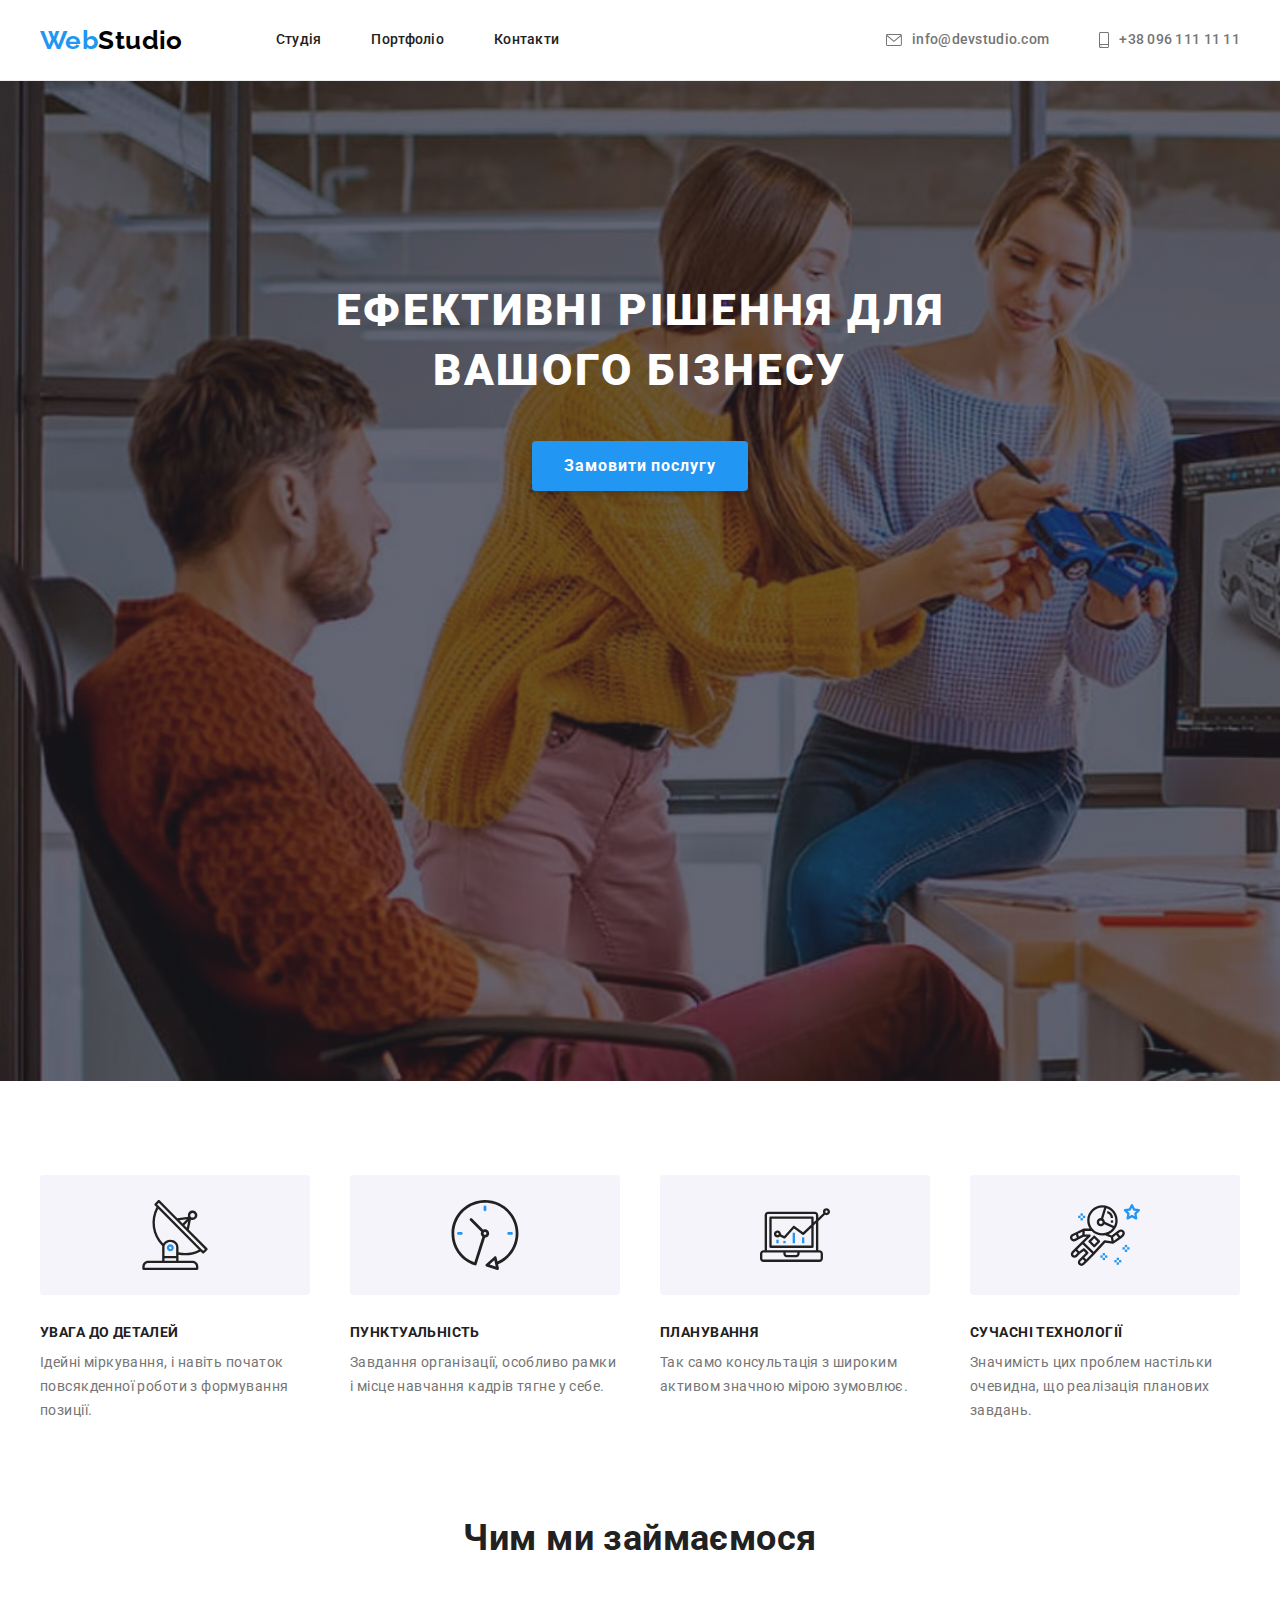
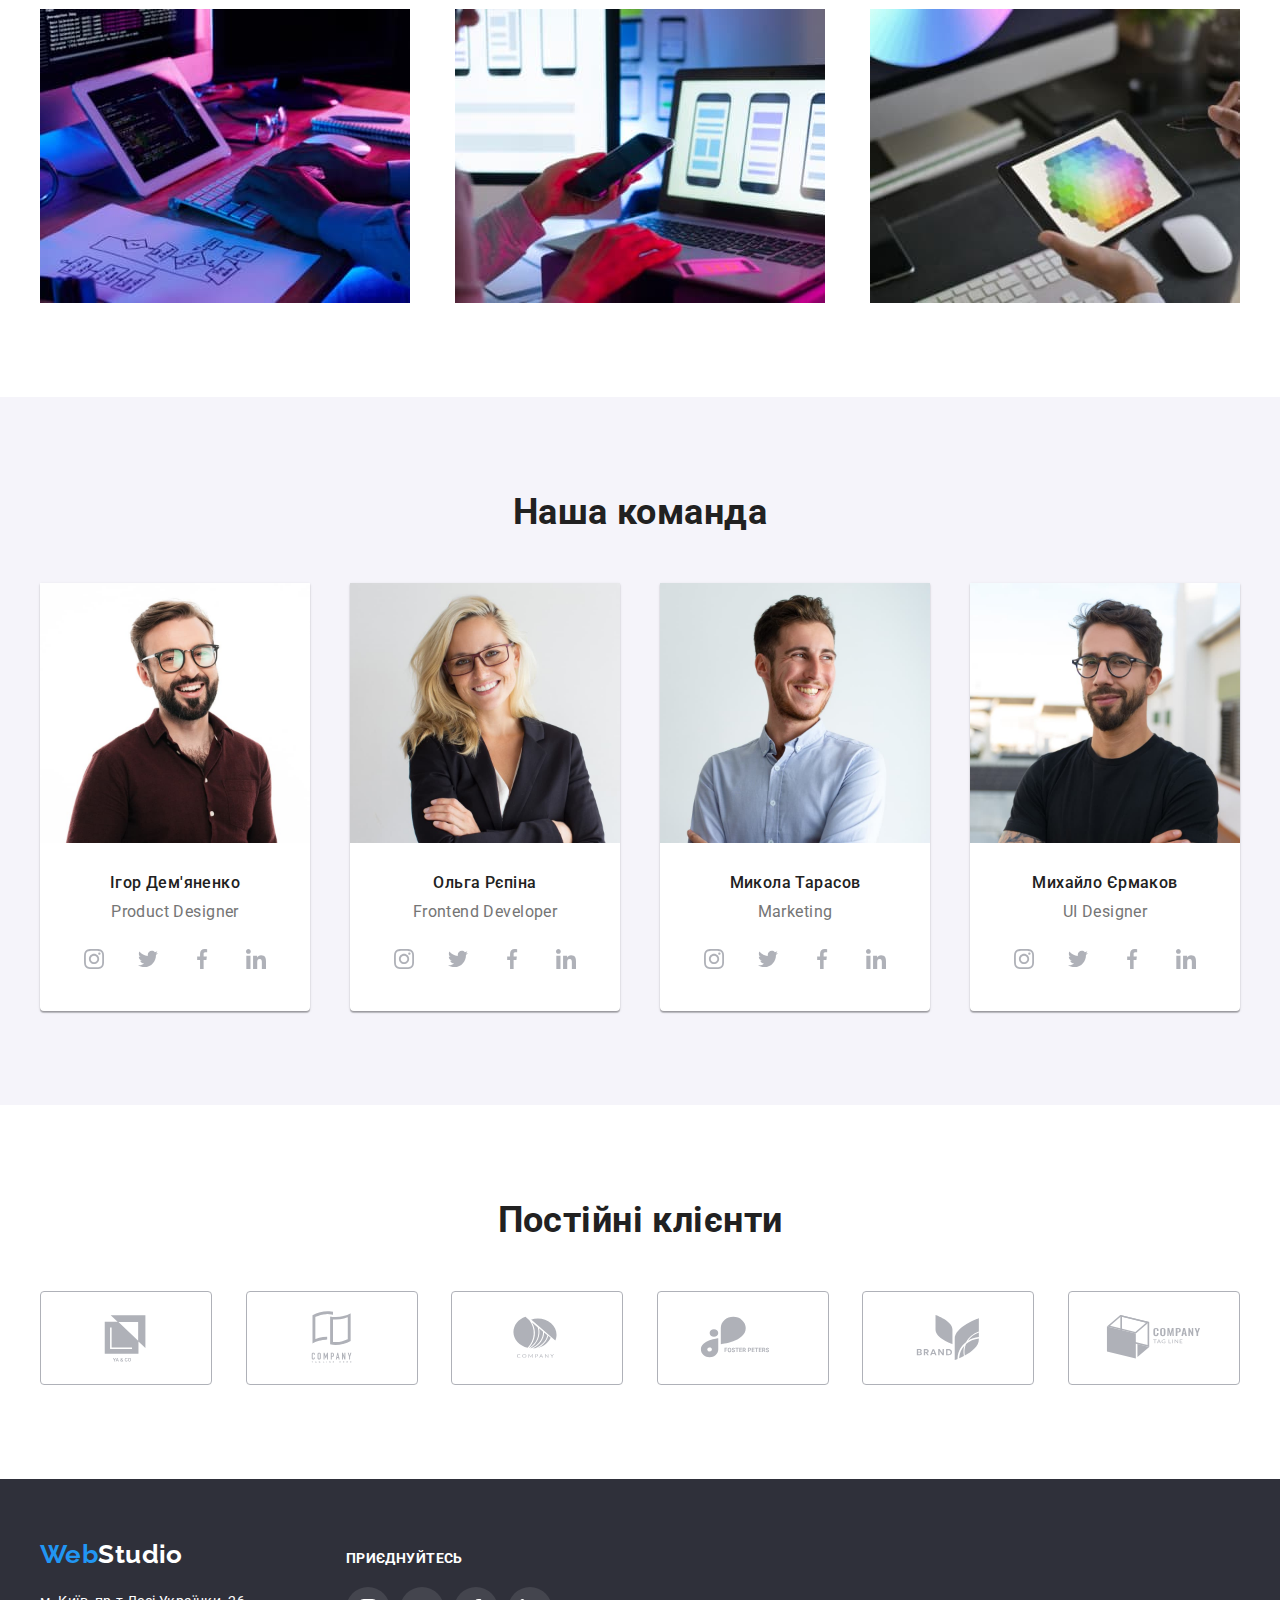
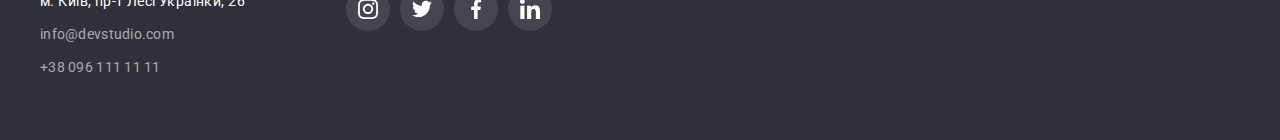
==== index.html @ 3bdbcee6 "Initial commit" ====
<!DOCTYPE html>
<html lang="uk">
  <head>
    <meta charset="UTF-8" />
    <meta http-equiv="X-UA-Compatible" content="IE=edge" />
    <meta name="viewport" content="width=device-width, initial-scale=1.0" />
    <title lang="en">WebStudio</title>
    <link rel="preconnect" href="https://fonts.googleapis.com" />
    <link rel="preconnect" href="https://fonts.gstatic.com" crossorigin />
    <link
      href="https://fonts.googleapis.com/css2?family=Raleway:wght@700&family=Roboto:wght@400;500;700;900&display=swap"
      rel="stylesheet"
    />
    <link
      rel="stylesheet"
      href="https://cdnjs.cloudflare.com/ajax/libs/modern-normalize/1.1.0/modern-normalize.min.css"
      integrity="sha512-wpPYUAdjBVSE4KJnH1VR1HeZfpl1ub8YT/NKx4PuQ5NmX2tKuGu6U/JRp5y+Y8XG2tV+wKQpNHVUX03MfMFn9Q=="
      crossorigin="anonymous"
      referrerpolicy="no-referrer"
    />
    <link rel="stylesheet" href="css/style.css" />
  </head>
  <body>
    <header class="header">
      <div class="container navigation">
        <nav class="main-nav">
          <a href="#" lang="en" class="head"
            >Web<span class="black">Studio</span></a
          >
          <ul class="menu">
            <li class="menu-item">
              <a class="menu-link" href="#">Студія</a>
            </li>
            <li class="menu-item">
              <a class="menu-link" href="portfolio.html">Портфоліо</a>
            </li>
            <li class="menu-item">
              <a class="menu-link" href="#">Контакти</a>
            </li>
          </ul>
        </nav>
        <ul class="contact">
          <li class="contact-item">
            <a href="mailto:info@devstudio.com" class="contact-mail header-mail"
              ><svg class="contact-envelope-icon" width="16" height="12">
                <use href="./images/symbol-defs.svg#icon-envelope"></use></svg
              >info@devstudio.com</a
            >
          </li>
          <li class="contact-item">
            <a href="tel:+380961111111" class="contact-tel header-tel"
              ><svg class="contact-smartphone-icon" width="10" height="16">
                <use href="./images/symbol-defs.svg#icon-smartphone"></use></svg
              >+38 096 111 11 11</a
            >
          </li>
        </ul>
      </div>
    </header>
    <main>
      <section class="hero">
        <div class="container">
          <h1 class="main-head">Ефективні рішення для вашого бізнесу</h1>
          <button type="button" class="order-buuton">Замовити послугу</button>
        </div>
      </section>
      <section class="benefits-section">
        <div class="container">
          <h2 class="visually-hiden">Особливості</h2>
          <ul class="benefits">
            <li class="benefits-item icon-antenna">
              <h3 class="benefit-head">УВАГА ДО ДЕТАЛЕЙ</h3>
              <p class="benefits-text">
                Ідейні міркування, і навіть початок повсякденної роботи з
                формування позиції.
              </p>
            </li>
            <li class="benefits-item icon-clock">
              <h3 class="benefit-head">ПУНКТУАЛЬНІСТЬ</h3>
              <p class="benefits-text">
                Завдання організації, особливо рамки і місце навчання кадрів
                тягне у себе.
              </p>
            </li>
            <li class="benefits-item icon-diagram">
              <h3 class="benefit-head">ПЛАНУВАННЯ</h3>
              <p class="benefits-text">
                Так само консультація з широким активом значною мірою зумовлює.
              </p>
            </li>
            <li class="benefits-item icon-astronaut">
              <h3 class="benefit-head">СУЧАСНІ ТЕХНОЛОГІЇ</h3>
              <p class="benefits-text">
                Значимість цих проблем настільки очевидна, що реалізація
                планових завдань.
              </p>
            </li>
          </ul>
        </div>
      </section>
      <section>
        <div class="container">
          <h2 class="second-head">Чим ми займаємося</h2>
          <ul class="our-work">
            <li class="our-work-img">
              <img
                src="./images/box1.jpg"
                alt="Допомагаємо створити алгоритм сайту"
                width="370"
                height="294"
              />
            </li>
            <li class="our-work-img">
              <img
                src="./images/box2.jpg"
                alt="Адаптуємо сайт для різних пристроїв"
                width="370"
                height="294"
              />
            </li>
            <li class="our-work-img">
              <img
                src="./images/box3.jpg"
                alt="Використовуємо сучасні дизайнерскі рішення"
                width="370"
                height="294"
              />
            </li>
          </ul>
        </div>
      </section>
      <section class="our-team">
        <div class="container">
          <h2 class="second-head">Наша команда</h2>
          <ul class="team">
            <li class="team-item">
              <img
                src="./images/desiner.jpg"
                alt="Фото дизайнера Ігора Дем'яненко"
                width="270"
                height="260"
              />
              <div class="team-discription">
                <h3 class="team-head">Ігор Дем'яненко</h3>
                <p class="team-position" lang="en">Product Designer</p>
                <ul class="team-soc-list">
                  <li class="team-soc-item">
                    <a href="#" class="team-soc-link">
                      <svg class="team-soc-icon" width="20" height="20">
                        <use
                          href="./images/symbol-defs.svg#icon-instagram"
                        ></use>
                      </svg>
                    </a>
                  </li>
                  <li class="team-soc-item">
                    <a href="#" class="team-soc-link"
                      ><svg class="team-soc-icon" width="20" height="20">
                        <use
                          href="./images/symbol-defs.svg#icon-twitter"
                        ></use></svg
                    ></a>
                  </li>
                  <li class="team-soc-item">
                    <a href="#" class="team-soc-link"
                      ><svg class="team-soc-icon" width="20" height="20">
                        <use
                          href="./images/symbol-defs.svg#icon-facebook"
                        ></use></svg
                    ></a>
                  </li>
                  <li class="team-soc-item">
                    <a href="#" class="team-soc-link"
                      ><svg class="team-soc-icon" width="20" height="20">
                        <use
                          href="./images/symbol-defs.svg#icon-linkedin"
                        ></use></svg
                    ></a>
                  </li>
                </ul>
              </div>
            </li>
            <li class="team-item">
              <img
                src="./images/developer.jpg"
                alt="Фото розробниці Ольги Рєпіної"
                width="270"
                height="260"
              />
              <div class="team-discription">
                <h3 class="team-head">Ольга Рєпіна</h3>
                <p class="team-position" lang="en">Frontend Developer</p>
                <ul class="team-soc-list">
                  <li class="team-soc-item">
                    <a href="#" class="team-soc-link">
                      <svg class="team-soc-icon" width="20" height="20">
                        <use
                          href="./images/symbol-defs.svg#icon-instagram"
                        ></use>
                      </svg>
                    </a>
                  </li>
                  <li class="team-soc-item">
                    <a href="#" class="team-soc-link"
                      ><svg class="team-soc-icon" width="20" height="20">
                        <use
                          href="./images/symbol-defs.svg#icon-twitter"
                        ></use></svg
                    ></a>
                  </li>
                  <li class="team-soc-item">
                    <a href="#" class="team-soc-link"
                      ><svg class="team-soc-icon" width="20" height="20">
                        <use
                          href="./images/symbol-defs.svg#icon-facebook"
                        ></use></svg
                    ></a>
                  </li>
                  <li class="team-soc-item">
                    <a href="#" class="team-soc-link"
                      ><svg class="team-soc-icon" width="20" height="20">
                        <use
                          href="./images/symbol-defs.svg#icon-linkedin"
                        ></use></svg
                    ></a>
                  </li>
                </ul>
              </div>
            </li>
            <li class="team-item">
              <img
                src="./images/marketing.jpg"
                alt="Фото маркетолога Миколи Тарасова"
                width="270"
                height="260"
              />
              <div class="team-discription">
                <h3 class="team-head">Микола Тарасов</h3>
                <p class="team-position" lang="en">Marketing</p>
                <ul class="team-soc-list">
                  <li class="team-soc-item">
                    <a href="#" class="team-soc-link">
                      <svg class="team-soc-icon" width="20" height="20">
                        <use
                          href="./images/symbol-defs.svg#icon-instagram"
                        ></use>
                      </svg>
                    </a>
                  </li>
                  <li class="team-soc-item">
                    <a href="#" class="team-soc-link"
                      ><svg class="team-soc-icon" width="20" height="20">
                        <use
                          href="./images/symbol-defs.svg#icon-twitter"
                        ></use></svg
                    ></a>
                  </li>
                  <li class="team-soc-item">
                    <a href="#" class="team-soc-link"
                      ><svg class="team-soc-icon" width="20" height="20">
                        <use
                          href="./images/symbol-defs.svg#icon-facebook"
                        ></use></svg
                    ></a>
                  </li>
                  <li class="team-soc-item">
                    <a href="#" class="team-soc-link"
                      ><svg class="team-soc-icon" width="20" height="20">
                        <use
                          href="./images/symbol-defs.svg#icon-linkedin"
                        ></use></svg
                    ></a>
                  </li>
                </ul>
              </div>
            </li>
            <li class="team-item">
              <img
                src="./images/uidesiner.jpg"
                alt="Фото дизайнера інтерфейсу Михайла Єрмакова"
                width="270"
                height="260"
              />
              <div class="team-discription">
                <h3 class="team-head">Михайло Єрмаков</h3>
                <p class="team-position" lang="en">UI Designer</p>
                <ul class="team-soc-list">
                  <li class="team-soc-item">
                    <a href="#" class="team-soc-link">
                      <svg class="team-soc-icon" width="20" height="20">
                        <use
                          href="./images/symbol-defs.svg#icon-instagram"
                        ></use>
                      </svg>
                    </a>
                  </li>
                  <li class="team-soc-item">
                    <a href="#" class="team-soc-link"
                      ><svg class="team-soc-icon" width="20" height="20">
                        <use
                          href="./images/symbol-defs.svg#icon-twitter"
                        ></use></svg
                    ></a>
                  </li>
                  <li class="team-soc-item">
                    <a href="#" class="team-soc-link"
                      ><svg class="team-soc-icon" width="20" height="20">
                        <use
                          href="./images/symbol-defs.svg#icon-facebook"
                        ></use></svg
                    ></a>
                  </li>
                  <li class="team-soc-item">
                    <a href="#" class="team-soc-link"
                      ><svg class="team-soc-icon" width="20" height="20">
                        <use
                          href="./images/symbol-defs.svg#icon-linkedin"
                        ></use></svg
                    ></a>
                  </li>
                </ul>
              </div>
            </li>
          </ul>
        </div>
      </section>
      <section class="clients-section">
        <div class="container">
          <h2 class="second-head">Постійні клієнти</h2>
          <ul class="clients">
            <li class="clients-item">
              <a href="" class="clients-link">
                <svg class="clients-icon" width="106" height="60">
                  <use href="./images/symbol-defs.svg#icon-Logo1"></use>
                </svg>
              </a>
            </li>
            <li class="clients-item">
              <a href="" class="clients-link"
                ><svg class="clients-icon" width="106" height="60">
                  <use href="./images/symbol-defs.svg#icon-Logo2"></use></svg
              ></a>
            </li>
            <li class="clients-item">
              <a href="" class="clients-link"
                ><svg class="clients-icon" width="106" height="60">
                  <use href="./images/symbol-defs.svg#icon-Logo3"></use></svg
              ></a>
            </li>
            <li class="clients-item">
              <a href="" class="clients-link"
                ><svg class="clients-icon" width="106" height="60">
                  <use href="./images/symbol-defs.svg#icon-Logo4"></use></svg
              ></a>
            </li>
            <li class="clients-item">
              <a href="" class="clients-link"
                ><svg class="clients-icon" width="106" height="60">
                  <use href="./images/symbol-defs.svg#icon-Logo5"></use></svg
              ></a>
            </li>
            <li class="clients-item">
              <a href="" class="clients-link"
                ><svg class="clients-icon" width="106" height="60">
                  <use href="./images/symbol-defs.svg#icon-Logo6"></use></svg
              ></a>
            </li>
          </ul>
        </div>
      </section>
    </main>
    <footer class="footer">
      <div class="container footer-content">
        <div>
          <a href="#" lang="en" class="head"
            >Web<span class="white">Studio</span></a
          >
          <address class="address">
            <ul class="contact white">
              <li class="contact-item">
                <a
                  href="https://goo.gl/maps/3M9KfxRMza1noYhj8"
                  target="_blank"
                  class="href"
                  >м. Київ, пр-т Лесі Українки, 26</a
                >
              </li>

              <li class="contact-item">
                <a
                  href="mailto:info@devstudio.com"
                  class="contact-mail footer-mail"
                  >info@devstudio.com</a
                >
              </li>
              <li class="contact-item">
                <a href="tel:+380961111111" class="contact-tel footer-tel"
                  >+38 096 111 11 11</a
                >
              </li>
            </ul>
          </address>
        </div>

        <div class="footer-connect">
          <h2 class="footer-connect-head">приєднуйтесь</h2>
          <ul class="footer-soc-list">
            <li class="footer-soc-item">
              <a href="" class="footer-soc-link"
                ><svg class="team-soc-icon" width="20" height="20">
                  <use
                    href="./images/symbol-defs.svg#icon-instagram"
                  ></use></svg
              ></a>
            </li>
            <li class="footer-soc-item">
              <a href="" class="footer-soc-link"
                ><svg class="team-soc-icon" width="20" height="20">
                  <use href="./images/symbol-defs.svg#icon-twitter"></use></svg
              ></a>
            </li>
            <li class="footer-soc-item">
              <a href="" class="footer-soc-link"
                ><svg class="team-soc-icon" width="20" height="20">
                  <use href="./images/symbol-defs.svg#icon-facebook"></use></svg
              ></a>
            </li>
            <li class="footer-soc-item">
              <a href="" class="footer-soc-link"
                ><svg class="team-soc-icon" width="20" height="20">
                  <use href="./images/symbol-defs.svg#icon-linkedin"></use></svg
              ></a>
            </li>
          </ul>
        </div>
      </div>
    </footer>
  </body>
</html>
---- css/style.css ----
:root {
  --main-color-font: #212121;
  --color-acent: #2196f3;
  --secondary-color: #757575;
  --bg-color: #2f303a;
  --color-white: #fff;
  --color-black: #000;
  --btn-hover: #188ce8;
  --btn-main-color: #f5f4fa;
  --bg-section: #f5f4fa;
  --icon-color: #afb1b8;
}

body {
  font-family: "Roboto", sans-serif;
  color: var(--main-color-font);
  letter-spacing: 0.03em;
  font-size: 14px;
  background-color: var(--color-white);
  margin: 0;
}

.black {
  color: var(--color-black);
}

.white {
  color: var(--color-white);
}
/*------------------------------ General -----------------------*/
p,
h1,
h2,
h3,
h4,
h5,
h6,
div {
  margin: 0;
}

ul,
ol {
  margin: 0;
  padding-left: 0;
  list-style: none;
}

button {
  cursor: pointer;
}

img {
  display: block;
  width: 100%;
  height: auto;
}

.container {
  width: 1200px;
  padding: 0 15px;
  margin: 0 auto;
  /* outline: 2px solid red; */
}

.menu-item,
.contact-item,
.benefits,
.team,
.our-work,
.nav-btn,
.portfolio-item {
  list-style: none;
}

.visually-hiden {
  position: absolute;
  white-space: nowrap;
  width: 1px;
  height: 1px;
  overflow: hidden;
  border: 0;
  padding: 0;
  clip: rect(0 0 0 0);
  clip-path: inset(50%);
  margin: -1px;
}

/* --------- Header  ------------------------*/
.header {
  border-bottom: 1px solid #ececec;
}

.head {
  font-family: "Raleway", sans-serif;
  font-weight: 700;
  font-size: 26px;
  line-height: 1.19;
  color: var(--color-acent);
  text-decoration: none;
  margin-right: 93px;
}

.menu {
  display: flex;
  padding: 32px 0;
}

.menu-item + .menu-item {
  /* border: 1px red solid; */
  margin-left: 50px;
}

.header .contact-item + .contact-item {
  margin-left: 50px;
}

.menu-item {
  font-weight: 500;
  line-height: 1.14;
  letter-spacing: 0.02em;
}
.menu-link {
  text-decoration: none;
  color: var(--main-color-font);
}

.header .contact {
  display: flex;
  align-items: center;
}

.contact-mail,
.contact-tel {
  text-decoration: none;
  font-weight: 500;
  line-height: 1.14;
  letter-spacing: 0.02em;
  color: var(--secondary-color);
  fill: var(--secondary-color);
}

.contact-envelope-icon,
.contact-smartphone-icon {
  margin-right: 10px;
}

.menu-link:hover,
.menu-link:focus,
.contact-mail:hover,
.contact-mail:focus,
.contact-tel:hover,
.contact-tel:focus,
.href:hover,
.href:focus {
  color: var(--color-acent);
  fill: var(--color-acent);
}

.main-nav {
  display: flex;
  align-items: center;
}

.navigation {
  display: flex;
  align-items: center;
}

.navigation .contact {
  margin-left: auto;
}

.header-mail,
.header-tel {
  display: flex;
  align-items: center;
}

/* -------- Hero section ---------------------*/
.hero {
  height: 600px;
  max-width: 1600px;
  margin: 0 auto;
  background: var(--bg-color);
  padding: 200px 0;
  background-image: linear-gradient(
      to right,
      rgba(47, 48, 58, 0.4),
      rgba(47, 48, 58, 0.4)
    ),
    url(../images/bgimage.jpg);
  background-repeat: no-repeat;
  background-size: cover;
}

.main-head {
  font-weight: 900;
  font-size: 44px;
  line-height: 1.36;
  letter-spacing: 0.06em;
  color: var(--color-white);
  text-transform: uppercase;
  max-width: 696px;
  margin: 0 auto;
  margin-bottom: 40px;
  text-align: center;
}

.order-buuton {
  font-weight: 700;
  font-size: 16px;
  font-family: inherit;
  line-height: 1.88;
  letter-spacing: 0.06em;
  color: var(--color-white);
  background: var(--color-acent);
  border: none;
  cursor: pointer;
  box-shadow: 0px 4px 4px rgba(0, 0, 0, 0.15);
  border-radius: 4px;
  display: block;
  padding: 10px 32px;
  margin: 0 auto;
}

.order-buuton:hover,
.order-buuton:focus {
  background-color: var(--btn-hover);
}

/*--------------- Benefits ----------------------*/
.benefits-section {
  padding: 94px 0;
}

.benefit-head {
  font-weight: 700;
  font-size: 14px;
  line-height: 1.14;
  text-transform: uppercase;
  margin-top: 30px;
  margin-bottom: 10px;
}

.benefits {
  display: flex;
  justify-content: space-between;
}

.benefits-item {
  width: 270px;
}

.benefits-item::before {
  display: block;
  content: "";
  height: 120px;
  background-size: 70px;
  background-repeat: no-repeat;
  background-position: center;
  background-color: var(--bg-section);
  border-radius: 4px;
}

.icon-antenna::before {
  background-image: url(../images/antenna.svg);
}

.icon-clock::before {
  background-image: url(../images/clock.svg);
}

.icon-diagram::before {
  background-image: url(../images/diagram.svg);
}

.icon-astronaut::before {
  background-image: url(../images/astronaut.svg);
}

.benefits-text {
  line-height: 1.71;
  color: var(--secondary-color);
}

/* ---------------- Exemples of work ------------------- */

.second-head {
  font-weight: 700;
  font-size: 36px;
  line-height: 1.17;
  text-align: center;
  margin-bottom: 50px;
}

.our-work {
  display: flex;
  justify-content: space-between;
  margin-bottom: 94px;
}

/*--------------------------- our-team ---------------*/
.team-head {
  font-weight: 500;
  font-size: 16px;
  line-height: 1.19;
}

.our-team {
  padding: 94px 0;
}

.our-team {
  background-color: var(--bg-section);
}

.team {
  display: flex;
  justify-content: space-between;
}

.team-item {
  width: 270px;
  text-align: center;
  background-color: var(--color-white);
  box-shadow: 0px 1px 3px rgba(0, 0, 0, 0.12), 0px 1px 1px rgba(0, 0, 0, 0.14),
    0px 2px 1px rgba(0, 0, 0, 0.2);
  border-radius: 0px 0px 4px 4px;
}

.team-discription {
  padding: 30px 0;
}

.team-head {
  margin-bottom: 10px;
}

.team-position {
  font-size: 16px;
  line-height: 1.19;
  color: var(--secondary-color);
}

.team-soc-list {
  display: flex;
  justify-content: center;
  gap: 10px;
  margin-top: 16px;
}

.team-soc-link {
  width: 44px;
  height: 44px;
  border-radius: 50%;
  display: flex;
  align-items: center;
  justify-content: center;
  fill: var(--icon-color);
}

.team-soc-link:hover,
.team-soc-link:focus {
  background-color: var(--color-acent);
  fill: var(--color-white);
}

/* .team-soc-link:hover .team-soc-icon,
.team-soc-link:focus .team-soc-icon {
  fill: var(--color-white);
} */

/* ------------- Partners-------------------- */
.clients-section {
  padding: 94px 0;
}

.clients {
  display: flex;
  justify-content: space-between;
}

.clients-item {
  border: 1px solid var(--icon-color);
  border-radius: 4px;
  gap: 30px;
}

.clients-link {
  width: 170px;
  height: 92px;
  display: flex;
  align-items: center;
  justify-content: center;
  fill: var(--icon-color);
}

.clients-link:hover,
.clients-link:focus {
  border: 1px solid var(--color-acent);
  fill: var(--color-acent);
}

/* ------------- Footer -------------------- */
.footer {
  background-color: var(--bg-color);
  padding: 60px 0;
}

.footer-content {
  display: flex;
  align-items: baseline;
}

.footer-mail,
.footer-tel {
  color: rgba(255, 255, 255, 0.6);
  font-weight: 400;
}
.footer .head {
  display: block;
  margin-bottom: 20px;
}

.address .contact-item {
  margin-bottom: 9px;
}

.address .contact-item:last-child {
  margin-bottom: 0;
}

.footer-connect {
  margin-left: 70px;
}

.footer-connect-head {
  font-weight: 700;
  font-size: 14px;
  line-height: 1.14;
  letter-spacing: 0.03em;
  text-transform: uppercase;
  color: var(--color-white);
  margin-bottom: 20px;
}

.footer-soc-list {
  display: flex;
  justify-content: center;
  gap: 10px;
  margin-top: 16px;
}

.footer-soc-link {
  width: 44px;
  height: 44px;
  border-radius: 50%;
  background: rgba(255, 255, 255, 0.1);
  display: flex;
  align-items: center;
  justify-content: center;
  fill: var(--color-white);
}

.footer-soc-link:hover,
.footer-soc-link:focus {
  background-color: var(--color-acent);
}

.href {
  color: var(--color-white);
  text-decoration: none;
}

.address {
  line-height: 1.71;
  font-style: normal;
}
/* ------------------section-portfolio --------------------*/
.section-portfolio {
  padding: 94px 0;
}

.nav-btn {
  display: flex;
  justify-content: center;
  margin-bottom: 50px;
}

.li-btn + .li-btn {
  margin-left: 8px;
}

.item-btn {
  font-weight: 500;
  font-size: 16px;
  line-height: 1.62;
  font-family: inherit;
  letter-spacing: 0.03em;
  color: var(--main-color-font);
  background-color: var(--btn-main-color);
  border: none;
  cursor: pointer;
  padding: 6px 22px;
}

.item-btn-active,
.item-btn:hover,
.item-btn:focus {
  color: var(--color-white);
  background-color: var(--color-acent);
  box-shadow: 0px 3px 1px rgba(0, 0, 0, 0.1), 0px 1px 2px rgba(0, 0, 0, 0.08),
    0px 2px 2px rgba(0, 0, 0, 0.12);
  border-radius: 4px;
}

.portfolio {
  display: flex;
  flex-wrap: wrap;
  gap: 30px;
}

.portfolio-item {
  flex-basis: calc((100% - 60px) / 3);
}

.portfolio-item a {
  text-decoration: none;
}

.portfolio-link {
  display: block;
}

.portfolio-link:hover,
.portfolio-link:focus {
  box-shadow: 0px 1px 1px rgba(0, 0, 0, 0.12), 0px 4px 4px rgba(0, 0, 0, 0.06),
    1px 4px 6px rgba(0, 0, 0, 0.16);
}

.portfolio-discription {
  border: 1px solid #eeeeee;
  padding: 20px 24px;
  border-top: none;
}

.portfolio-head {
  margin-bottom: 4px;
  font-weight: 700;
  font-size: 18px;
  line-height: 1.71;
  letter-spacing: 0.06em;
  color: var(--color-black);
}

.portfolio-text {
  font-size: 16px;
  line-height: 1.6;
  color: var(--secondary-color);
}
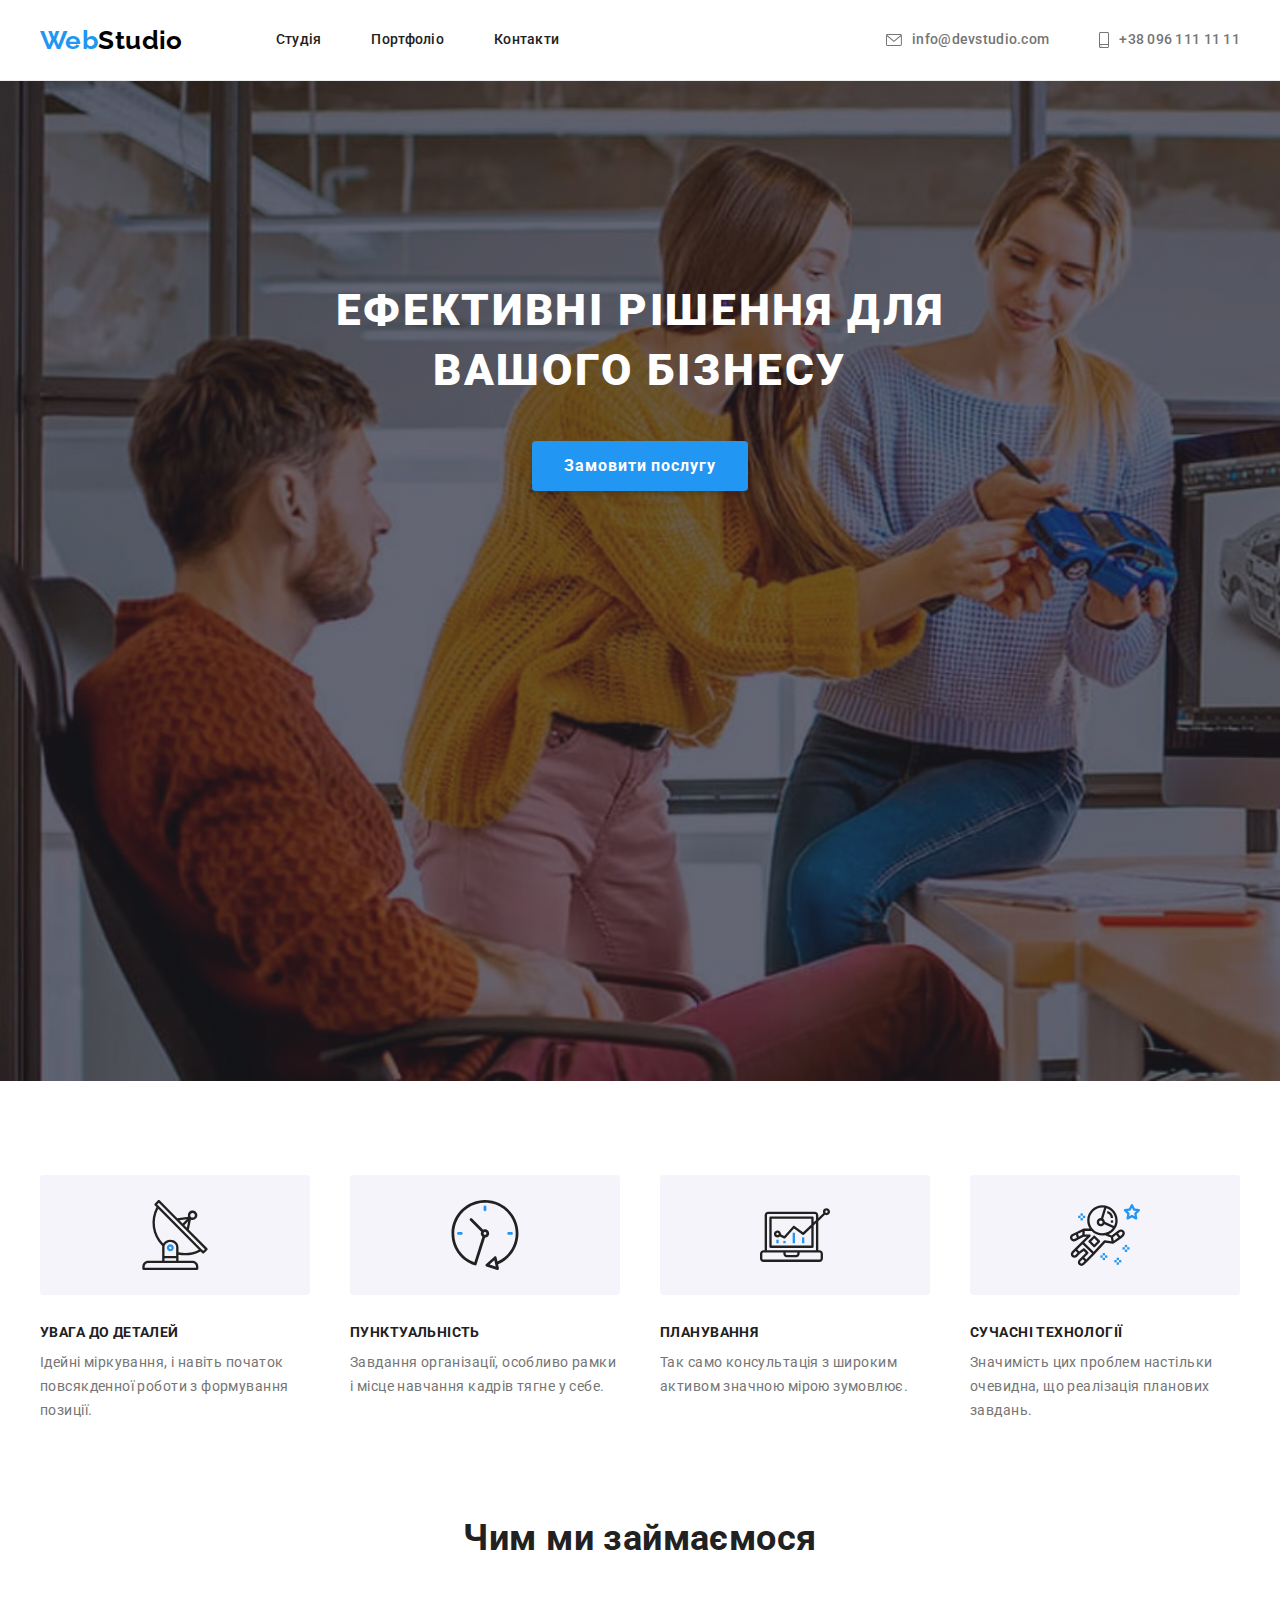
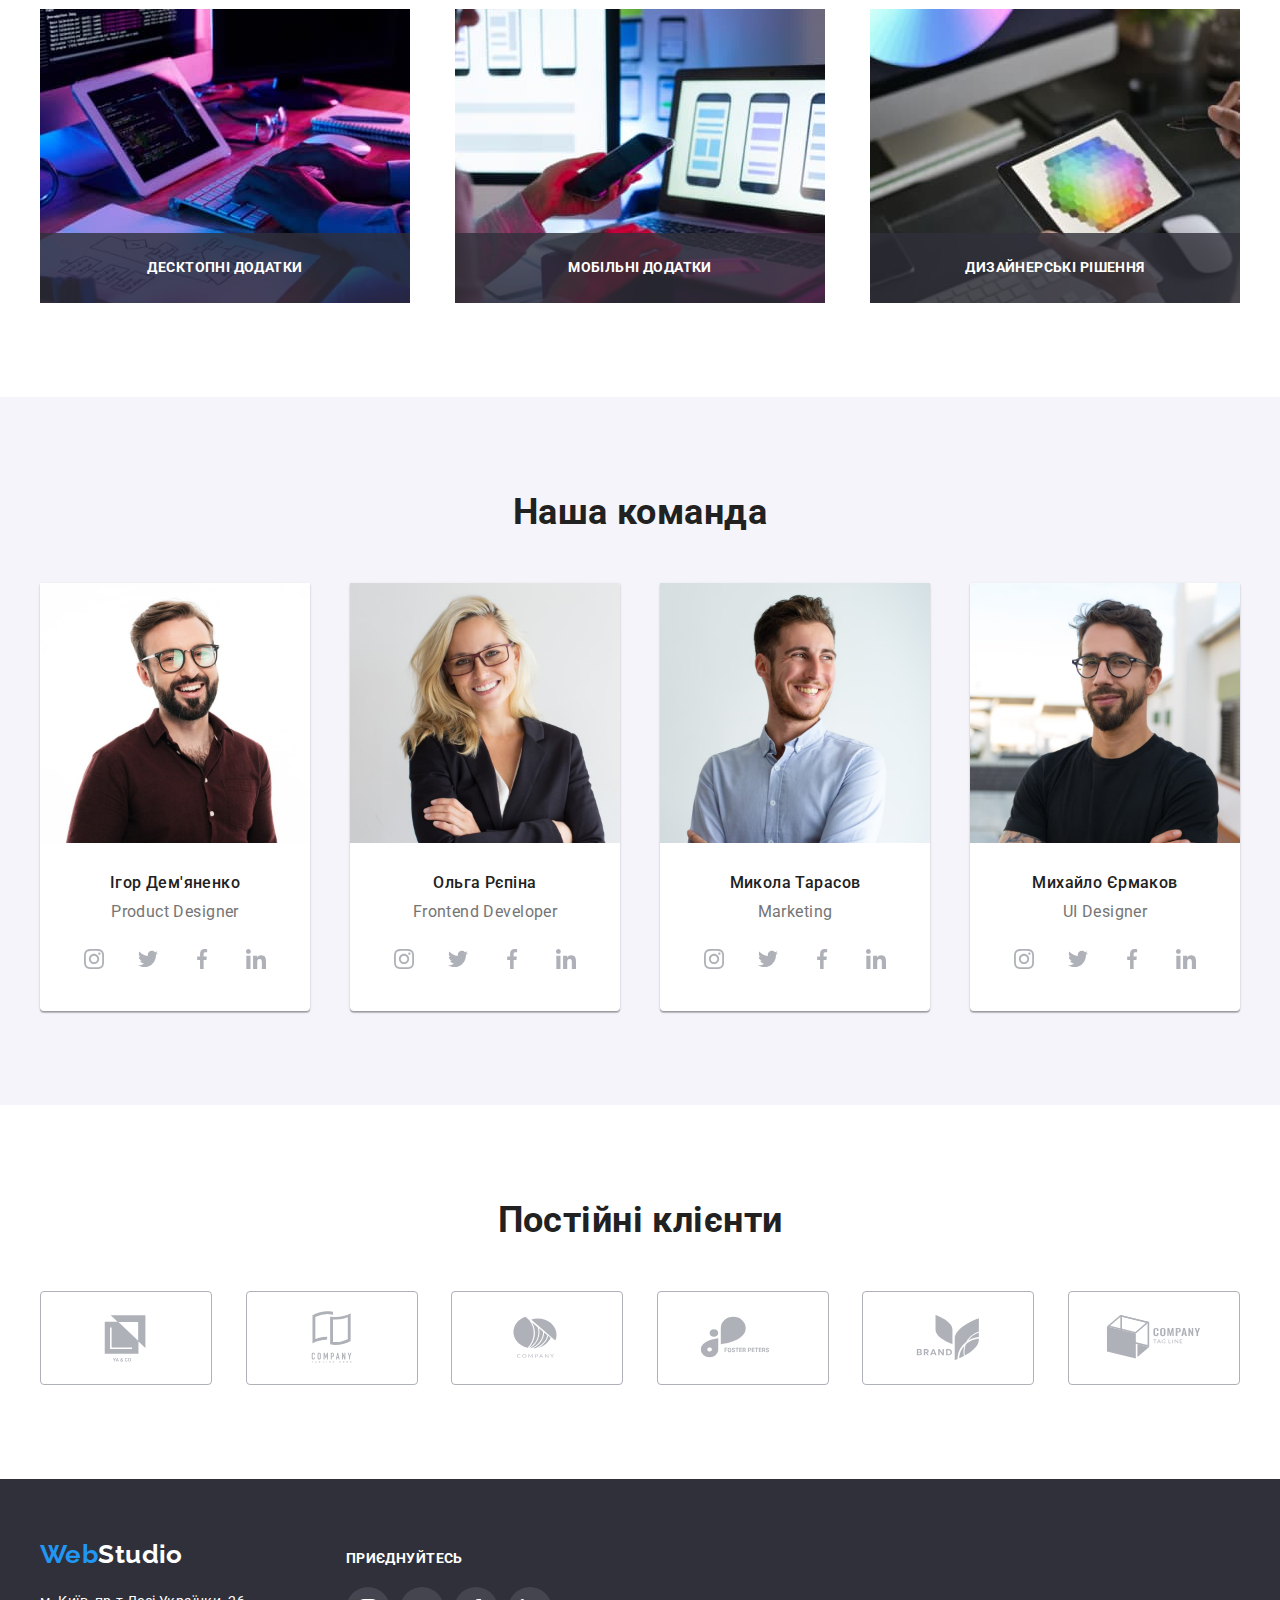
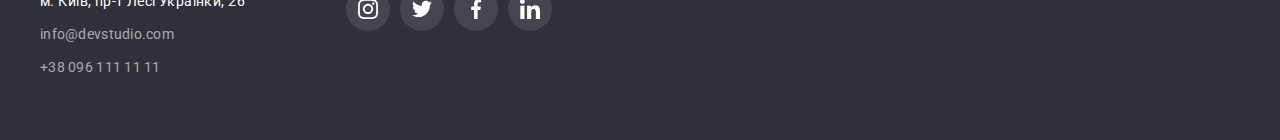
==== commit 925b33b8: "first result" ====
--- a/index.html
+++ b/index.html
@@ -102,30 +102,39 @@
         <div class="container">
           <h2 class="second-head">Чим ми займаємося</h2>
           <ul class="our-work">
-            <li class="our-work-img">
-              <img
-                src="./images/box1.jpg"
-                alt="Допомагаємо створити алгоритм сайту"
-                width="370"
-                height="294"
-              />
-            </li>
-            <li class="our-work-img">
-              <img
-                src="./images/box2.jpg"
-                alt="Адаптуємо сайт для різних пристроїв"
-                width="370"
-                height="294"
-              />
-            </li>
-            <li class="our-work-img">
-              <img
-                src="./images/box3.jpg"
-                alt="Використовуємо сучасні дизайнерскі рішення"
-                width="370"
-                height="294"
-              />
-            </li>
+            <div class="work-wrap">
+              <li class="our-work-img">
+                <img
+                  src="./images/box1.jpg"
+                  alt="Допомагаємо створити алгоритм сайту"
+                  width="370"
+                  height="294"
+                />
+              </li>
+              <p class="work-discrip">Десктопні додатки</p>
+            </div>
+            <div class="work-wrap">
+              <li class="our-work-img">
+                <img
+                  src="./images/box2.jpg"
+                  alt="Адаптуємо сайт для різних пристроїв"
+                  width="370"
+                  height="294"
+                />
+              </li>
+              <p class="work-discrip">Мобільні додатки</p>
+            </div>
+            <div class="work-wrap">
+              <li class="our-work-img">
+                <img
+                  src="./images/box3.jpg"
+                  alt="Використовуємо сучасні дизайнерскі рішення"
+                  width="370"
+                  height="294"
+                />
+              </li>
+              <p class="work-discrip">Дизайнерські рішення</p>
+            </div>
           </ul>
         </div>
       </section>
--- a/css/style.css
+++ b/css/style.css
@@ -119,10 +119,25 @@
   font-weight: 500;
   line-height: 1.14;
   letter-spacing: 0.02em;
-}
+  position: relative;
+}
+
 .menu-link {
   text-decoration: none;
   color: var(--main-color-font);
+}
+
+.menu-link:hover::after,
+.menu-link:focus::after {
+  display: inline-block;
+  content: "";
+  position: absolute;
+  bottom: -33px;
+  left: 0;
+  width: 100%;
+  height: 4px;
+  border-radius: 2px;
+  background-color: var(--color-acent);
 }
 
 .header .contact {
@@ -299,6 +314,24 @@
   justify-content: space-between;
   margin-bottom: 94px;
 }
+.work-wrap {
+  position: relative;
+}
+.work-discrip {
+  position: absolute;
+  bottom: 0;
+  left: 0;
+  width: 100%;
+  font-weight: 700;
+  font-size: 14px;
+  line-height: 1.14;
+  text-align: center;
+  letter-spacing: 0.03em;
+  text-transform: uppercase;
+  color: var(--color-white);
+  padding: 27px 0;
+  background: rgba(47, 48, 58, 0.8);
+}
 
 /*--------------------------- our-team ---------------*/
 .team-head {
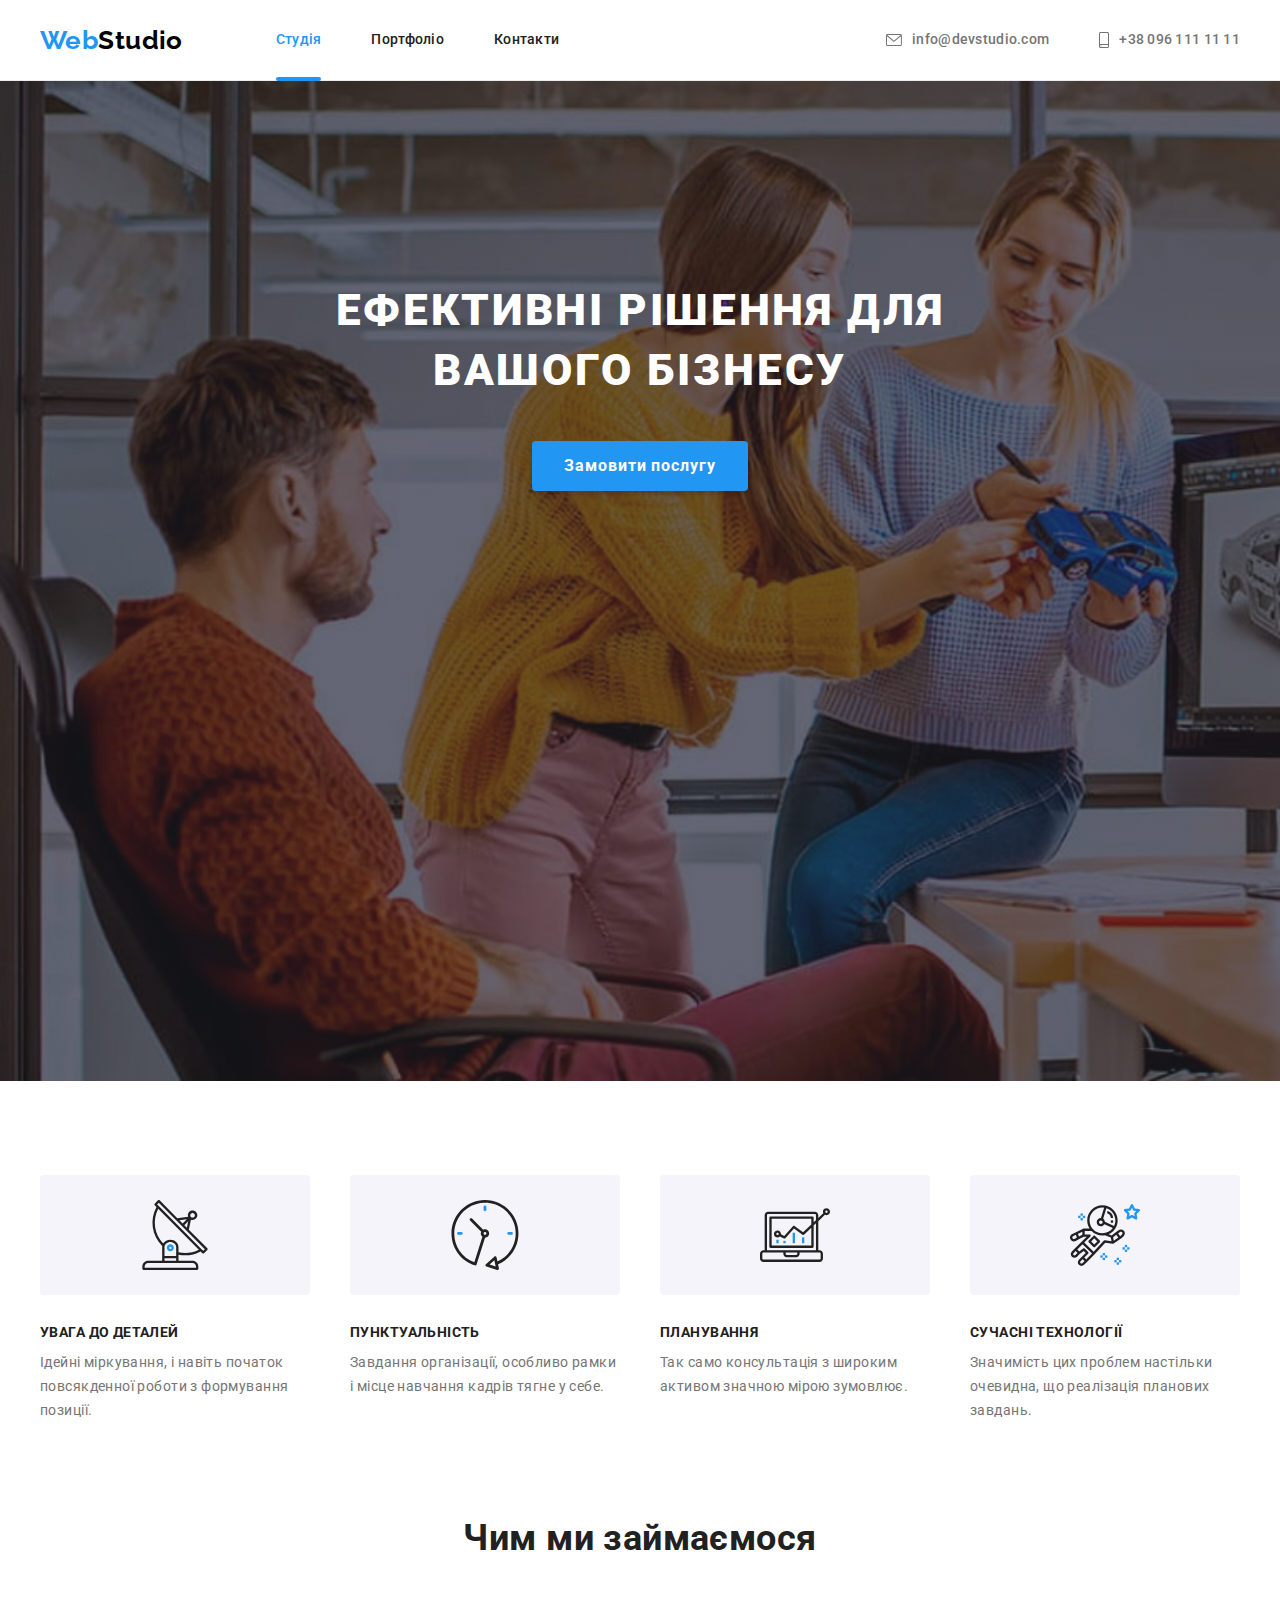
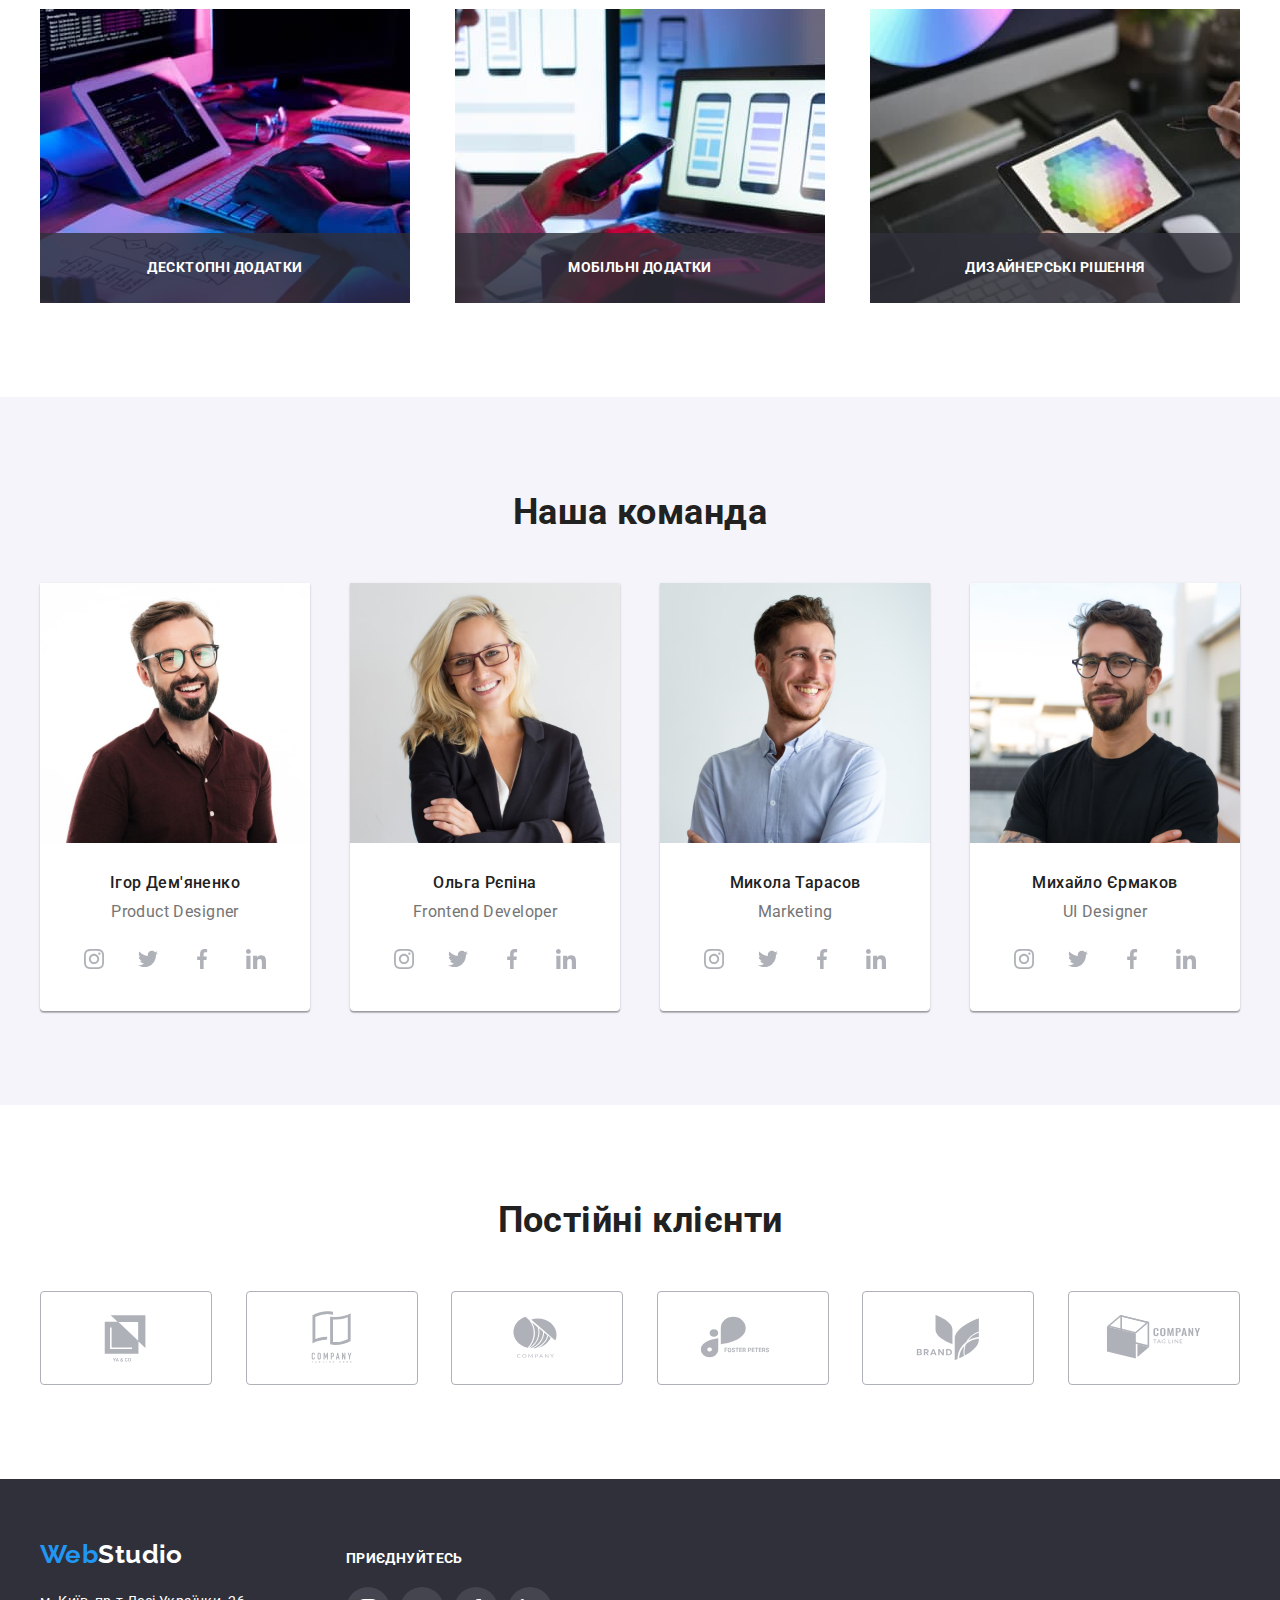
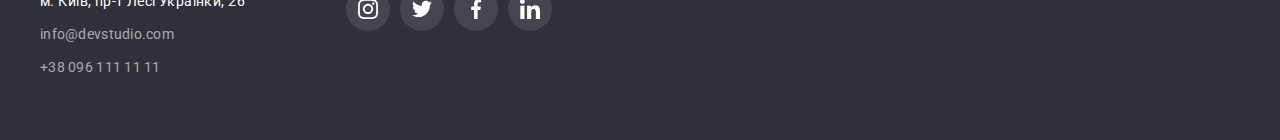
==== commit 5b7550cd: "add current" ====
--- a/index.html
+++ b/index.html
@@ -29,7 +29,7 @@
           >
           <ul class="menu">
             <li class="menu-item">
-              <a class="menu-link" href="#">Студія</a>
+              <a class="menu-link current" href="#">Студія</a>
             </li>
             <li class="menu-item">
               <a class="menu-link" href="portfolio.html">Портфоліо</a>
--- a/css/style.css
+++ b/css/style.css
@@ -103,7 +103,6 @@
 
 .menu {
   display: flex;
-  padding: 32px 0;
 }
 
 .menu-item + .menu-item {
@@ -120,6 +119,7 @@
   line-height: 1.14;
   letter-spacing: 0.02em;
   position: relative;
+  padding: 32px 0;
 }
 
 .menu-link {
@@ -127,12 +127,14 @@
   color: var(--main-color-font);
 }
 
-.menu-link:hover::after,
-.menu-link:focus::after {
-  display: inline-block;
+.current {
+  color: var(--color-acent);
+}
+
+.current::after {
   content: "";
   position: absolute;
-  bottom: -33px;
+  bottom: -1px;
   left: 0;
   width: 100%;
   height: 4px;
